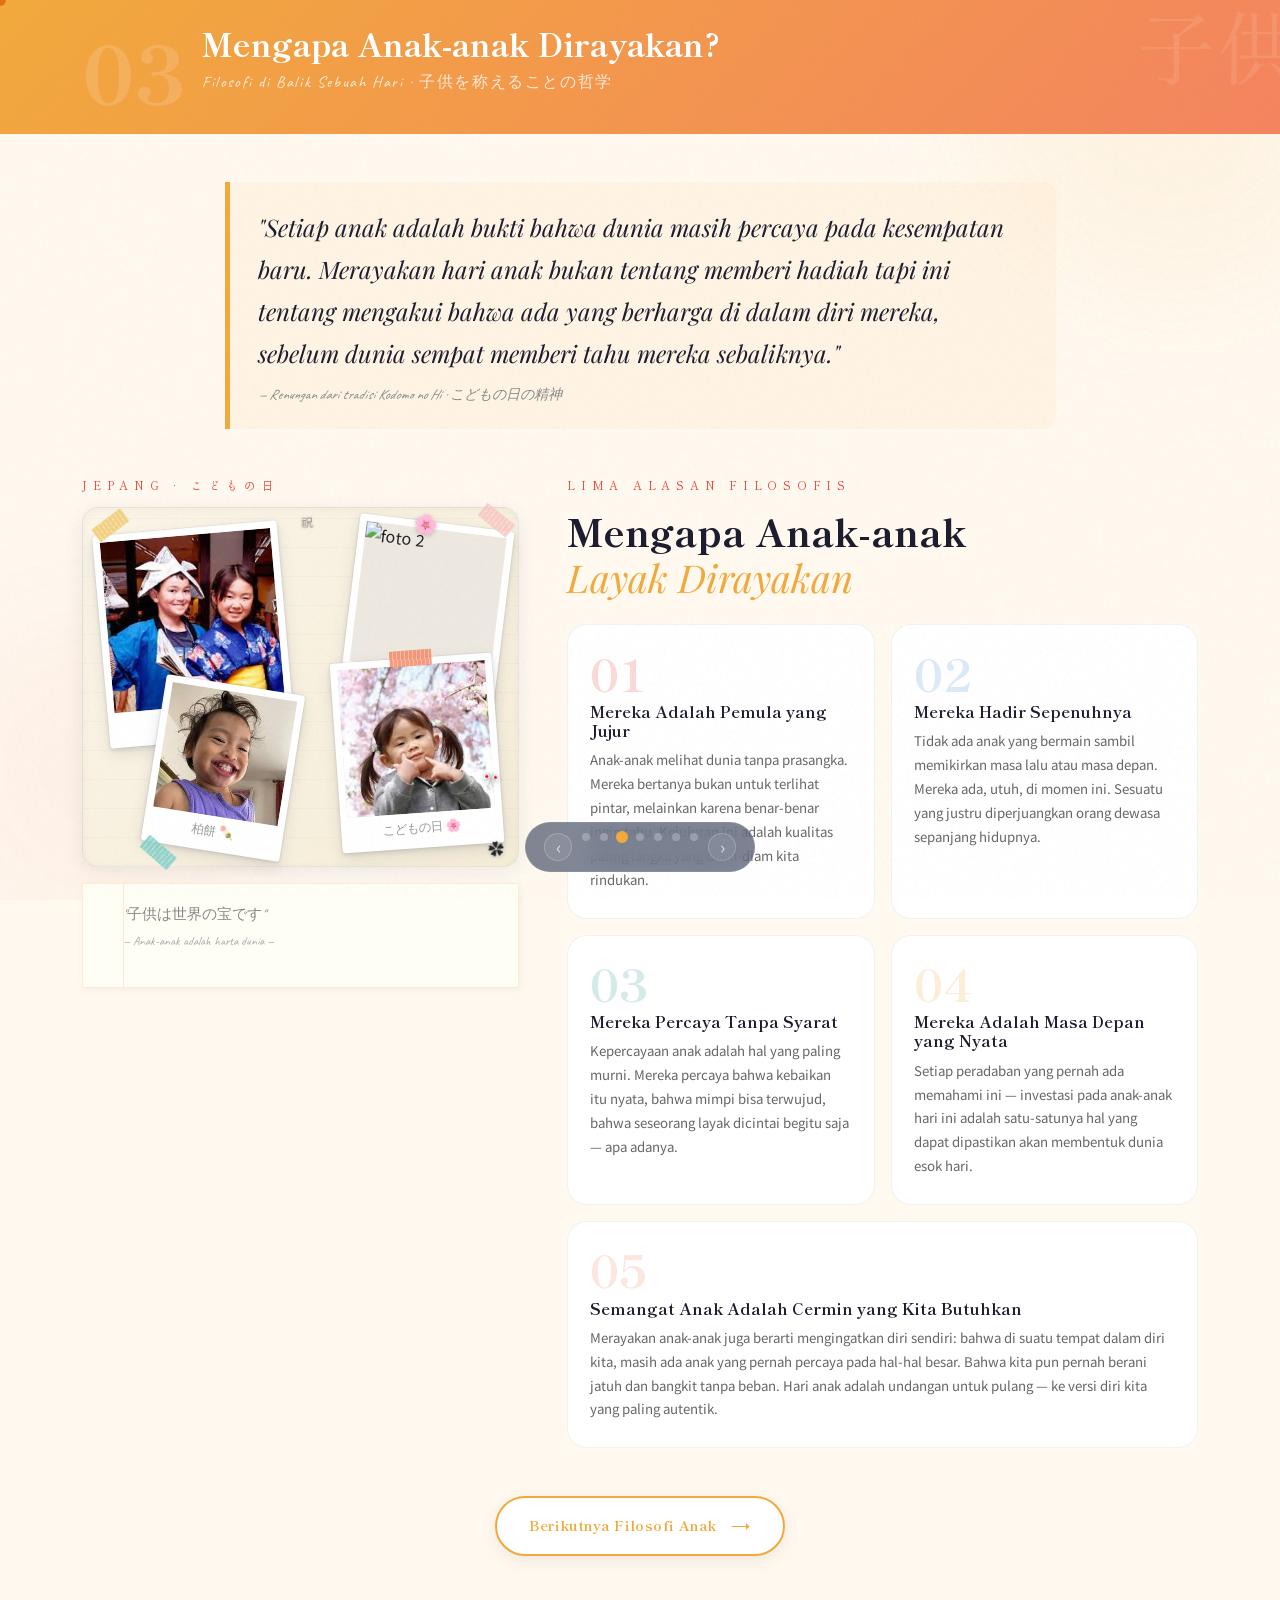
==== filosofi1.html @ bc665205 "initial commit Kodomo no hi scrapbook" ====
<!DOCTYPE html>
<html lang="id">
<head>
<meta charset="UTF-8">
<meta name="viewport" content="width=device-width, initial-scale=1.0">
<title>Filosofi Anak I · Scrapbook</title>
<link href="https://fonts.googleapis.com/css2?family=Shippori+Mincho:wght@400;600;800&family=Caveat:wght@400;500;700&family=Noto+Sans+KR:wght@300;400;700&family=Playfair+Display:ital,wght@0,400;0,700;1,400&display=swap" rel="stylesheet">
<link href="https://cdnjs.cloudflare.com/ajax/libs/bootstrap/5.3.0/css/bootstrap.min.css" rel="stylesheet">
<link rel="stylesheet" href="shared.css">
<style>
body { background: #FFF9F0; }

.organic-bg { position:fixed;inset:0;pointer-events:none;overflow:hidden; }
.blob { position:absolute;border-radius:61% 39% 46% 54%/43% 57% 43% 57%;filter:blur(60px);opacity:.5; }
.blob-1 { width:400px;height:400px;background:rgba(242,169,59,.12);top:-100px;right:-80px;animation:morphBlob 12s ease-in-out infinite; }
.blob-2 { width:350px;height:350px;background:rgba(232,68,58,.08);bottom:-50px;left:-80px;animation:morphBlob 15s ease-in-out infinite reverse; }
@keyframes morphBlob {
  0%,100% { border-radius:61% 39% 46% 54%/43% 57% 43% 57%; }
  50%      { border-radius:42% 58% 65% 35%/58% 42% 58% 42%; }
}

.page-ribbon { background:linear-gradient(135deg,var(--koi-gold) 0%,var(--koi-orange) 100%);color:white;padding:1.5rem 0;position:relative;overflow:hidden; }
.page-ribbon::after { content:'子供';font-family:'Shippori Mincho',serif;position:absolute;right:-1rem;top:-1rem;font-size:5rem;color:rgba(255,255,255,.1); }
.ribbon-num   { font-family:'Shippori Mincho',serif;font-size:5rem;font-weight:800;color:rgba(255,255,255,.15);line-height:1; }
.ribbon-title { font-family:'Shippori Mincho',serif;font-size:clamp(1.3rem,2.8vw,2rem);font-weight:800;color:white; }
.ribbon-sub   { font-family:'Caveat',cursive;font-size:1rem;color:rgba(255,255,255,.8);letter-spacing:.1em;margin-top:.3rem; }

.pull-quote { border-left:5px solid var(--koi-gold);padding:1.5rem 1.8rem;background:rgba(242,169,59,.06);border-radius:0 12px 12px 0; }
.pull-quote p { font-family:'Playfair Display',serif;font-style:italic;font-size:clamp(1.1rem,2.2vw,1.5rem);color:var(--ink);line-height:1.75;margin:0; }
.pull-quote cite { font-family:'Caveat',cursive;font-size:.88rem;color:#888;display:block;margin-top:.6rem; }

.reason-card { background:white;border-radius:20px;padding:1.6rem 1.4rem;border:1px solid rgba(26,39,68,.06);transition:all .3s;height:100%;position:relative;overflow:hidden; }
.reason-card::after { content:'';position:absolute;bottom:0;left:0;right:0;height:3px;background:var(--rc-color,var(--koi-gold));transform:scaleX(0);transform-origin:left;transition:transform .4s; }
.reason-card:hover::after { transform:scaleX(1); }
.reason-card:hover { transform:translateY(-5px);box-shadow:0 16px 40px rgba(26,39,68,.1); }
.rc-num { font-family:'Shippori Mincho',serif;font-size:2.8rem;font-weight:800;color:var(--rc-color,var(--koi-gold));opacity:.2;line-height:1;margin-bottom:.4rem; }
.reason-card h5 { font-family:'Shippori Mincho',serif;font-size:1rem;font-weight:700;color:var(--ink);margin:.2rem 0 .5rem; }
.reason-card p { font-size:.83rem;color:#666;line-height:1.8;margin:0; }

/* ═══════════════════════════════════════
   SCRAPBOOK POLAROID STACK
═══════════════════════════════════════ */

/* papan scrapbook — area tumpukan */
.scrapboard {
  position: relative;
  width: 100%;
  height: 360px;
  /* tekstur kertas linen tipis */
  background:
    repeating-linear-gradient(
      0deg,
      transparent,
      transparent 28px,
      rgba(26,39,68,.025) 28px,
      rgba(26,39,68,.025) 29px
    ),
    linear-gradient(135deg,#FBF5E8,#F5EDD8);
  border-radius: 16px;
  border: 1px solid rgba(26,39,68,.07);
  padding: 8px;
  box-shadow:
    inset 0 2px 8px rgba(26,39,68,.04),
    0 4px 20px rgba(26,39,68,.08);
}

/* satu kartu polaroid */
.pol {
  position: absolute;
  background: white;
  border-radius: 3px;
  /* shadow bertumpuk = kedalaman */
  box-shadow:
    0 2px 4px rgba(26,39,68,.12),
    0 6px 16px rgba(26,39,68,.1),
    0 0 0 1px rgba(26,39,68,.04);
  cursor: pointer;
  transition:
    transform .4s cubic-bezier(.34,1.56,.64,1),
    box-shadow .3s ease,
    z-index 0s .4s;
  user-select: none;
}
.pol:hover {
  box-shadow:
    0 8px 20px rgba(26,39,68,.18),
    0 20px 50px rgba(26,39,68,.15),
    0 0 0 1px rgba(26,39,68,.06);
  z-index: 99 !important;
  transition:
    transform .4s cubic-bezier(.34,1.56,.64,1),
    box-shadow .3s ease,
    z-index 0s;
}

/* foto area — square dengan 8px padding atas/samping, lebih banyak bawah untuk caption */
.pol-photo {
  width: 100%;
  aspect-ratio: 1 / 1;
  overflow: hidden;
  background: #EDE8E0;
  position: relative;
}
.pol-photo img {
  width: 100%; height: 100%;
  object-fit: cover;
  display: block;
  position: absolute; inset: 0;
}

/* padding polaroid: foto + caption strip */
.pol-inner {
  padding: 7px 7px 0 7px;
}
.pol-caption {
  padding: 6px 6px 10px;
  font-family: 'Caveat', cursive;
  font-size: .78rem; color: #999;
  text-align: center;
  white-space: nowrap; overflow: hidden; text-overflow: ellipsis;
}

/* ── washi tape ── */
.tape {
  position: absolute;
  height: 16px; border-radius: 1px;
  pointer-events: none; z-index: 20;
  opacity: .8;
}
/* tekstur tape: garis-garis transparan */
.tape::after {
  content: '';
  position: absolute; inset: 0;
  background: repeating-linear-gradient(
    90deg,
    transparent 0px,
    transparent 3px,
    rgba(255,255,255,.35) 3px,
    rgba(255,255,255,.35) 4px
  );
}
.t-gold  { background: #F2C96B; }
.t-red   { background: #F4845F; }
.t-teal  { background: #7ECEC6; }
.t-pink  { background: #F7C5C0; }
.t-blue  { background: #A8C8F0; }

/* tape positions */
.t-top   { width:42px; left:50%; transform:translateX(-50%); top:-8px; }
.t-tl    { width:36px; left:4px; top:-8px; transform:rotate(-32deg); transform-origin:left center; }
.t-tr    { width:36px; right:4px; top:-8px; transform:rotate(32deg); transform-origin:right center; }
.t-bl    { width:36px; left:4px; bottom:-8px; transform:rotate(32deg); transform-origin:left center; }

/* ── dekorasi stiker ── */
.stkr {
  position: absolute;
  pointer-events: none;
  z-index: 25;
  line-height: 1;
  filter: drop-shadow(0 1px 2px rgba(0,0,0,.2));
}

/* ── posisi & rotasi 4 polaroid (sama dengan filosofi2) ── */

/* Pol A — besar, kiri-tengah, miring kiri */
.pol-a {
  width: 185px;
  top: 20px;
  left: 18px;
  transform: rotate(-5deg);
  z-index: 2;
}
.pol-a:hover { transform: rotate(-5deg) scale(1.05) translateY(-8px); }

/* Pol B — kanan atas, miring kanan */
.pol-b {
  width: 155px;
  top: 14px;
  right: 14px;
  transform: rotate(7deg);
  z-index: 1;
}
.pol-b:hover { transform: rotate(7deg) scale(1.06) translateY(-6px); }

/* Pol C — bawah kanan, sedikit miring kiri */
.pol-c {
  width: 162px;
  bottom: 18px;
  right: 20px;
  transform: rotate(-4deg);
  z-index: 3;
}
.pol-c:hover { transform: rotate(-4deg) scale(1.06) translateY(-6px); }

/* Pol D — bawah kiri, sangat miring kanan */
.pol-d {
  width: 140px;
  bottom: 14px;
  left: 70px;
  transform: rotate(9deg);
  z-index: 4;
}
.pol-d:hover { transform: rotate(9deg) scale(1.06) translateY(-6px); }
</style>
</head>
<body>
<div class="organic-bg"><div class="blob blob-1"></div><div class="blob blob-2"></div></div>
<div class="cursor" id="cursor"></div>
<div class="cursor-trail" id="cursorTrail"></div>
<div class="reading-progress" id="readingProgress"></div>
<div id="petalsContainer"></div>

<nav class="page-nav">
  <a href="index.html"></a>
  <a href="koinobori.html"></a>
  <a href="filosofi1.html" class="active"></a>
  <a href="filosofi2.html"></a>
  <a href="eorini.html"></a>
  <a href="festival.html"></a>
  <a href="penutup.html"></a>
</nav>

<div class="page-ribbon">
  <div class="container">
    <div class="d-flex align-items-end gap-3" style="position:relative;z-index:1;">
      <span class="ribbon-num">03</span>
      <div>
        <h2 class="ribbon-title">Mengapa Anak-anak Dirayakan?</h2>
        <p class="ribbon-sub">Filosofi di Balik Sebuah Hari · 子供を称えることの哲学</p>
      </div>
    </div>
  </div>
</div>

<div class="container py-5">

  <!-- pull quote -->
  <div class="row justify-content-center mb-5 reveal">
    <div class="col-lg-9">
      <div class="pull-quote">
        <p>"Setiap anak adalah bukti bahwa dunia masih percaya pada kesempatan baru. Merayakan hari anak bukan tentang memberi hadiah tapi ini tentang mengakui bahwa ada yang berharga di dalam diri mereka, sebelum dunia sempat memberi tahu mereka sebaliknya."</p>
        <cite>— Renungan dari tradisi Kodomo no Hi · こどもの日の精神</cite>
      </div>
    </div>
  </div>

  <div class="row g-5 align-items-start">

    <!-- ══ KIRI: scrapbook ══ -->
    <div class="col-lg-5 reveal-left">

      <span class="section-label">Jepang · こどもの日</span>
      

      <!-- PAPAN SCRAPBOOK -->
      <div class="scrapboard">

        <!-- ── Polaroid A (belakang kiri) ── -->
        <div class="pol pol-a">
          <div class="tape t-gold t-tl"></div>
          <div class="pol-inner">
            <div class="pol-photo">
              <!-- Ganti foto1.jpg dengan nama file fotomu -->
              <img src="foto/janak1.jpg" alt="foto 1">
            </div>
          </div>
          <div class="pol-caption">koinobori 🎏</div>
        </div>

        <!-- ── Polaroid B (belakang kanan) ── -->
        <div class="pol pol-b">
          <div class="tape t-pink t-tr"></div>
          <div class="pol-inner">
            <div class="pol-photo">
              <!-- Ganti foto2.jpg dengan nama file fotomu -->
              <img src="foto/janak2.jpg" alt="foto 2">
            </div>
          </div>
          <div class="pol-caption">お祭り ⛩️</div>
        </div>

        <!-- ── Polaroid C (tengah / utama) ── -->
        <div class="pol pol-c">
          <div class="tape t-red t-top"></div>
          <div class="pol-inner">
            <div class="pol-photo">
              <!-- Ganti foto3.jpg dengan nama file fotomu -->
              <img src="foto/janak3.jpg" alt="foto 3">
            </div>
          </div>
          <div class="pol-caption">こどもの日 🌸</div>
        </div>

        <!-- ── Polaroid D (depan kiri bawah) ── -->
        <div class="pol pol-d">
          <div class="tape t-teal t-bl"></div>
          <div class="pol-inner">
            <div class="pol-photo">
              <!-- Ganti foto4.jpg dengan nama file fotomu -->
              <img src="foto/ritsuki.jpg" alt="foto 4">
            </div>
          </div>
          <div class="pol-caption">柏餅 🍡</div>
        </div>

        <!-- stiker dekorasi -->
        <span class="stkr" style="top:6px;right:80px;font-size:1.2rem;transform:rotate(12deg);">🌸</span>
        <span class="stkr" style="bottom:10px;right:14px;font-size:1rem;transform:rotate(-10deg);">✿</span>
        <span class="stkr" style="bottom:80px;right:18px;font-size:.9rem;transform:rotate(5deg);">🎌</span>
        <span class="stkr" style="top:8px;left:50%;font-size:.75rem;transform:rotate(-5deg);opacity:.5;">祝</span>

      </div><!-- /scrapboard -->

      <div class="note-paper mt-3" style="padding:1.1rem;">
        <p class="handwritten" style="font-size:.95rem;color:#888;line-height:1.7;padding-left:1.4rem;">
          "子供は世界の宝です"<br>
          <span style="font-size:.78rem;color:#aaa;">— Anak-anak adalah harta dunia —</span>
        </p>
      </div>
    </div>

    <!-- ══ KANAN: kartu alasan ══ -->
    <div class="col-lg-7 reveal-right">
      <span class="section-label">Lima Alasan Filosofis</span>
      <h2 class="big-heading mb-4" style="font-size:clamp(1.5rem,3vw,2.5rem);">
        Mengapa Anak-anak<br>
        <em class="serif-italic" style="color:var(--koi-gold);font-weight:400;">Layak Dirayakan</em>
      </h2>
      <div class="row g-3">
        <div class="col-md-6">
          <div class="reason-card" style="--rc-color:var(--koi-red);">
            <div class="rc-num">01</div>
            <h5>Mereka Adalah Pemula yang Jujur</h5>
            <p>Anak-anak melihat dunia tanpa prasangka. Mereka bertanya bukan untuk terlihat pintar, melainkan karena benar-benar ingin tahu. Kejujuran ini adalah kualitas paling langka yang diam-diam kita rindukan.</p>
          </div>
        </div>
        <div class="col-md-6">
          <div class="reason-card" style="--rc-color:#4A90D9;">
            <div class="rc-num">02</div>
            <h5>Mereka Hadir Sepenuhnya</h5>
            <p>Tidak ada anak yang bermain sambil memikirkan masa lalu atau masa depan. Mereka ada, utuh, di momen ini. Sesuatu yang justru diperjuangkan orang dewasa sepanjang hidupnya.</p>
          </div>
        </div>
        <div class="col-md-6">
          <div class="reason-card" style="--rc-color:var(--koi-teal);">
            <div class="rc-num">03</div>
            <h5>Mereka Percaya Tanpa Syarat</h5>
            <p>Kepercayaan anak adalah hal yang paling murni. Mereka percaya bahwa kebaikan itu nyata, bahwa mimpi bisa terwujud, bahwa seseorang layak dicintai begitu saja — apa adanya.</p>
          </div>
        </div>
        <div class="col-md-6">
          <div class="reason-card" style="--rc-color:var(--koi-gold);">
            <div class="rc-num">04</div>
            <h5>Mereka Adalah Masa Depan yang Nyata</h5>
            <p>Setiap peradaban yang pernah ada memahami ini — investasi pada anak-anak hari ini adalah satu-satunya hal yang dapat dipastikan akan membentuk dunia esok hari.</p>
          </div>
        </div>
        <div class="col-12">
          <div class="reason-card" style="--rc-color:var(--koi-orange);">
            <div class="rc-num">05</div>
            <h5>Semangat Anak Adalah Cermin yang Kita Butuhkan</h5>
            <p>Merayakan anak-anak juga berarti mengingatkan diri sendiri: bahwa di suatu tempat dalam diri kita, masih ada anak yang pernah percaya pada hal-hal besar. Bahwa kita pun pernah berani jatuh dan bangkit tanpa beban. Hari anak adalah undangan untuk pulang — ke versi diri kita yang paling autentik.</p>
          </div>
        </div>
      </div>
    </div>

  </div><!-- /row -->

  <div class="text-center mt-5 reveal">
    <a href="filosofi2.html" class="next-btn" style="--next-color:var(--koi-gold)"><span>Berikutnya Filosofi Anak</span><span class="next-arrow">→</span></a>
  </div>
</div>

<script src="https://cdnjs.cloudflare.com/ajax/libs/bootstrap/5.3.0/js/bootstrap.bundle.min.js"></script>
<script src="shared.js"></script>
<script>
cursor.style.background = 'var(--koi-gold)';
cursorTrail.style.borderColor = 'var(--koi-gold)';


</script>
</body>
</html>
---- shared.css ----
/* ============================================================
   SCRAPBOOK KODOMO NO HI — SHARED STYLES
   ============================================================ */

@import url('https://fonts.googleapis.com/css2?family=Shippori+Mincho:wght@400;600;800&family=Caveat:wght@400;500;700&family=Noto+Sans+KR:wght@300;400;700&family=Playfair+Display:ital,wght@0,400;0,700;1,400&display=swap');

:root {
  --koi-red:    #E8443A;
  --koi-orange: #F4845F;
  --koi-gold:   #F2A93B;
  --koi-cream:  #FFF8EE;
  --koi-teal:   #2A9D8F;
  --koi-navy:   #1A2744;
  --koi-pink:   #F7C5C0;
  --koi-sage:   #A8C5A0;
  --ink:        #1C1C2E;
  --washi:      #FAF3E0;
}

*, *::before, *::after { margin:0; padding:0; box-sizing:border-box; }
html { scroll-behavior:smooth; }

body {
  background: var(--koi-cream);
  font-family: 'Noto Sans KR', sans-serif;
  overflow-x: hidden;
  cursor: none;
  min-height: 100vh;
  /* Ruang bawah supaya konten tidak ketutup nav bar */
  padding-bottom: 90px;
}

/* NOISE */
body::before {
  content:'';
  position:fixed; inset:0;
  background-image: url("data:image/svg+xml,%3Csvg viewBox='0 0 256 256' xmlns='http://www.w3.org/2000/svg'%3E%3Cfilter id='n'%3E%3CfeTurbulence type='fractalNoise' baseFrequency='0.9' numOctaves='4' stitchTiles='stitch'/%3E%3C/filter%3E%3Crect width='100%25' height='100%25' filter='url(%23n)' opacity='0.04'/%3E%3C/svg%3E");
  pointer-events:none; z-index:9990; opacity:0.5;
}

/* CURSOR */
.cursor {
  width:12px; height:12px;
  background: var(--koi-red);
  border-radius:50%;
  position:fixed; pointer-events:none;
  z-index:9999;
  transform:translate(-50%,-50%);
  transition: background 0.3s;
  mix-blend-mode: multiply;
}
.cursor-trail {
  width:30px; height:30px;
  border:1.5px solid var(--koi-orange);
  border-radius:50%;
  position:fixed; pointer-events:none;
  z-index:9998;
  transform:translate(-50%,-50%);
  transition: all 0.15s ease;
  opacity:0.5;
}

/* READING PROGRESS */
.reading-progress {
  position:fixed; top:0; left:0;
  height:3px;
  background: linear-gradient(to right, var(--koi-red), var(--koi-gold));
  z-index:9997;
  width:0;
  transition: width 0.1s;
}

/* PAGE NAVIGATION (bottom bar) */
.page-nav {
  position:fixed;
  bottom:28px; left:50%;
  transform:translateX(-50%);
  z-index:1000;
  display:flex;
  gap:10px;
  background:rgba(26,39,68,0.55);
  backdrop-filter:blur(12px);
  border:1px solid rgba(255,255,255,0.08);
  border-radius:50px;
  padding:10px 18px;
}
.page-nav a {
  width:8px; height:8px;
  border-radius:50%;
  background:rgba(255,255,255,0.25);
  text-decoration:none;
  transition:all 0.3s;
  display:block;
}
.page-nav a.active,
.page-nav a:hover {
  background:var(--koi-gold);
  transform:scale(1.5);
}

/* Petals container */
#petalsContainer { position:fixed; inset:0; pointer-events:none; z-index:100; overflow:hidden; }
.petal {
  position:absolute;
  pointer-events:none;
  animation: fallPetal linear forwards;
  opacity:0;
}
@keyframes fallPetal {
  0%  { transform:translateY(-30px) rotate(0deg); opacity:0.8; }
  100%{ transform:translateY(105vh) rotate(400deg); opacity:0; }
}

/* REVEAL ANIMATION */
.reveal {
  opacity:0;
  transform:translateY(30px);
  transition:all 0.7s ease;
}
.reveal.visible { opacity:1; transform:translateY(0); }

.reveal-left {
  opacity:0;
  transform:translateX(-30px);
  transition:all 0.7s ease;
}
.reveal-left.visible { opacity:1; transform:translateX(0); }

.reveal-right {
  opacity:0;
  transform:translateX(30px);
  transition:all 0.7s ease;
}
.reveal-right.visible { opacity:1; transform:translateX(0); }

/* SHARED TEXT STYLES */
.section-label {
  font-family:'Shippori Mincho', serif;
  font-size:0.72rem;
  letter-spacing:0.5em;
  text-transform:uppercase;
  color:var(--koi-red);
  margin-bottom:0.8rem;
  display:block;
}
.big-heading {
  font-family:'Shippori Mincho', serif;
  font-weight:800;
  color:var(--ink);
  font-size:clamp(2rem,5vw,3.5rem);
  line-height:1.2;
}
.handwritten { font-family:'Caveat', cursive; }
.serif-italic { font-family:'Playfair Display', serif; font-style:italic; }

/* SHARED CARD */
.info-card {
  background:white;
  border-radius:2px;
  padding:1.5rem;
  position:relative;
  box-shadow:4px 4px 0 rgba(26,39,68,.08), 8px 8px 0 rgba(26,39,68,.04);
  transition:transform .3s, box-shadow .3s;
  overflow:hidden;
}
.info-card::before {
  content:'';
  position:absolute; top:0; left:0;
  width:4px; height:100%;
  background:var(--koi-red);
}
.info-card:hover {
  transform:translate(-3px,-3px);
  box-shadow:7px 7px 0 rgba(26,39,68,.1),14px 14px 0 rgba(26,39,68,.05);
}

/* STAMP */
.stamp {
  display:inline-block;
  border:2.5px solid var(--koi-red);
  padding:.3rem .8rem;
  font-family:'Shippori Mincho', serif;
  font-size:.72rem;
  letter-spacing:.2em;
  color:var(--koi-red);
  transform:rotate(-3deg);
  opacity:.55;
}

/* NOTE PAPER */
.note-paper {
  background:#FFFEF5;
  border:1px solid rgba(242,169,59,.2);
  border-radius:2px;
  padding:2rem;
  position:relative;
  box-shadow:2px 2px 10px rgba(0,0,0,.05);
}
.note-paper::before {
  content:'';
  position:absolute; left:40px; top:0; bottom:0;
  width:1px; background:rgba(232,68,58,.12);
}

/* POLAROID */
.polaroid {
  background:white;
  padding:1rem 1rem 2.5rem;
  box-shadow:0 4px 15px rgba(0,0,0,.1);
  transform:rotate(var(--rot,-2deg));
  transition:transform .3s;
}
.polaroid:hover { transform:rotate(0deg) scale(1.03); }
.polaroid-img {
  width:100%; aspect-ratio:1;
  display:flex; align-items:center; justify-content:center;
  font-size:3rem; border-radius:2px;
  overflow:hidden;
}
.polaroid-caption {
  font-family:'Caveat', cursive;
  font-size:.92rem; text-align:center;
  color:#666; margin-top:.4rem;
}

/* IMAGE PLACEHOLDER */
.img-placeholder {
  background: linear-gradient(135deg, rgba(242,169,59,.12) 0%, rgba(232,68,58,.08) 100%);
  border: 2px dashed rgba(232,68,58,.3);
  border-radius:12px;
  display:flex;
  flex-direction:column;
  align-items:center;
  justify-content:center;
  gap:.5rem;
  padding:1.5rem;
  transition:all .3s;
  cursor:pointer;
  position:relative;
  overflow:hidden;
}
.img-placeholder:hover {
  border-color:var(--koi-red);
  background: linear-gradient(135deg, rgba(242,169,59,.18) 0%, rgba(232,68,58,.12) 100%);
}
.img-placeholder .ph-icon { font-size:2rem; opacity:.5; }
.img-placeholder .ph-label {
  font-family:'Caveat', cursive;
  font-size:.85rem; color:var(--koi-red);
  opacity:.7; text-align:center;
}
.img-placeholder input[type=file] {
  position:absolute; inset:0; opacity:0; cursor:pointer; width:100%;
}
.img-placeholder img.preview {
  position:absolute; inset:0;
  width:100%; height:100%;
  object-fit:cover; border-radius:10px;
}

/* TIMELINE */
.timeline-wrap {
  position:relative;
  padding-left:2rem;
}
.timeline-wrap::before {
  content:'';
  position:absolute; left:0; top:0; bottom:0;
  width:2px;
  background: linear-gradient(to bottom, var(--koi-red), var(--koi-gold), var(--koi-teal));
}
.timeline-item {
  position:relative;
  padding-bottom:2rem;
  opacity:0; transform:translateX(-20px);
  transition:all .5s;
}
.timeline-item.visible { opacity:1; transform:translateX(0); }
.timeline-dot {
  position:absolute; left:-2.45rem; top:.3rem;
  width:14px; height:14px;
  border-radius:50%; background:var(--koi-red);
  border:3px solid var(--washi);
}
.timeline-year {
  font-family:'Shippori Mincho', serif;
  font-weight:800; font-size:1rem;
  color:var(--koi-red);
}
.timeline-text {
  font-size:.85rem; color:#666;
  line-height:1.7; margin-top:.2rem;
}

/* QUOTE CARD */
.quote-card {
  background: linear-gradient(135deg, var(--koi-navy) 0%, #2D4A7A 100%);
  border-radius:20px; padding:2.5rem;
  position:relative; overflow:hidden;
}
.quote-card::before {
  content:'"';
  position:absolute; top:-1rem; left:1.5rem;
  font-family:'Playfair Display', serif;
  font-size:9rem; color:rgba(255,255,255,.05);
  line-height:1;
}
.quote-text {
  font-family:'Playfair Display', serif;
  font-style:italic;
  font-size:clamp(1rem,2.2vw,1.35rem);
  color:white; line-height:1.8;
  position:relative; z-index:1;
}
.quote-src {
  font-family:'Caveat', cursive;
  color:var(--koi-gold); font-size:.9rem;
  margin-top:1rem; position:relative; z-index:1;
}

/* SYMBOL ITEM */
.symbol-item {
  text-align:center; padding:1.4rem 1rem;
  border-radius:16px; background:white;
  transition:all .3s; cursor:default;
  border:1px solid rgba(26,39,68,.06);
}
.symbol-item:hover { transform:translateY(-4px); box-shadow:0 12px 30px rgba(26,39,68,.1); }
.symbol-item .sym-emoji { font-size:2rem; display:block; margin-bottom:.4rem; }
.symbol-item h6 {
  font-family:'Shippori Mincho', serif;
  font-size:.82rem; font-weight:600;
  color:var(--ink); margin:0;
}
.symbol-item p {
  font-size:.72rem; color:#888;
  margin:.2rem 0 0; line-height:1.4;
}

/* ACCORDION */
.accordion-custom .accordion-button {
  font-family:'Shippori Mincho', serif;
  font-weight:600; font-size:.95rem;
  color:var(--ink); background:white;
  border:none; box-shadow:none;
}
.accordion-custom .accordion-button:not(.collapsed) { color:var(--koi-red); background:white; }
.accordion-custom .accordion-button::after {
  background-image:url("data:image/svg+xml,%3csvg xmlns='http://www.w3.org/2000/svg' viewBox='0 0 16 16' fill='%23E8443A'%3e%3cpath fill-rule='evenodd' d='M1.646 4.646a.5.5 0 0 1 .708 0L8 10.293l5.646-5.647a.5.5 0 0 1 .708.708l-6 6a.5.5 0 0 1-.708 0l-6-6a.5.5 0 0 1 0-.708z'/%3e%3c/svg%3e");
}
.accordion-custom .accordion-item {
  border:1px solid rgba(26,39,68,.08);
  border-radius:12px !important;
  margin-bottom:.65rem; overflow:hidden;
}

/* QUIZ */
.quiz-option {
  background:white; border:2px solid rgba(26,39,68,.08);
  border-radius:12px; padding:.7rem 1.1rem;
  cursor:pointer; transition:all .2s;
  font-size:.88rem; color:var(--ink);
  text-align:left; width:100%; margin-bottom:.45rem;
}
.quiz-option:hover { border-color:var(--koi-red); background:rgba(232,68,58,.02); }
.quiz-option.correct { border-color:var(--koi-teal); background:rgba(42,157,143,.08); color:var(--koi-teal); }
.quiz-option.wrong { border-color:var(--koi-red); background:rgba(232,68,58,.08); color:var(--koi-red); }
.quiz-result { font-family:'Caveat',cursive; font-size:1.05rem; margin-top:.4rem; min-height:1.4rem; }

/* KOINOBORI FISH CSS */
.koinobori-fish {
  width:70px; height:28px;
  border-radius:50% 0 0 50%;
  position:relative;
  animation:sway 3s ease-in-out infinite;
  transform-origin:left center;
}
.koinobori-fish::after {
  content:'';
  position:absolute; right:-11px; top:50%;
  transform:translateY(-50%);
  border-left:12px solid transparent;
  border-top:7px solid transparent;
  border-bottom:7px solid transparent;
}
.koinobori-fish.kf-black { background:#2C2C2C; }
.koinobori-fish.kf-black::after { border-left-color:#2C2C2C; }
.koinobori-fish.kf-red { background:var(--koi-red); }
.koinobori-fish.kf-red::after { border-left-color:var(--koi-red); }
.koinobori-fish.kf-blue { background:#4A90D9; }
.koinobori-fish.kf-blue::after { border-left-color:#4A90D9; }
.koinobori-fish.kf-gold { background:var(--koi-gold); }
.koinobori-fish.kf-gold::after { border-left-color:var(--koi-gold); }
@keyframes sway {
  0%,100% { transform:rotateY(0deg) rotate(-5deg); }
  50%      { transform:rotateY(20deg) rotate(5deg); }
}

/* STARS */
.star {
  position:absolute; background:white;
  border-radius:50%;
  animation:twinkle 3s ease-in-out infinite;
}
@keyframes twinkle { 0%,100%{opacity:.15;} 50%{opacity:.85;} }

/* LANTERN FLOAT */
.lantern {
  position:absolute; font-size:2.5rem;
  animation:floatLantern ease-in-out infinite;
  opacity:.25; pointer-events:none;
}
@keyframes floatLantern {
  0%,100% { transform:translateY(0) rotate(-5deg); }
  50%      { transform:translateY(-28px) rotate(5deg); }
}

/* FIREFLY */
.firefly {
  position:absolute; border-radius:50%;
  background:var(--koi-gold);
  box-shadow:0 0 6px var(--koi-gold);
  animation:fireflyFloat ease-in-out infinite;
}
@keyframes fireflyFloat {
  0%   { transform:translate(0,0); opacity:0; }
  10%  { opacity:1; }
  90%  { opacity:1; }
  100% { transform:translate(var(--tx),var(--ty)); opacity:0; }
}

/* CLOUD */
.cloud {
  position:absolute; background:white;
  border-radius:50px; opacity:.65;
  animation:floatCloud linear infinite;
  pointer-events:none;
}
.cloud::before,.cloud::after { content:''; position:absolute; background:white; border-radius:50%; }
@keyframes floatCloud {
  from { transform:translateX(calc(-100% - 200px)); }
  to   { transform:translateX(calc(100vw + 200px)); }
}

/* KANI SWIM */
@keyframes swimAcross {
  from { left:-12%; }
  to   { left:112%; }
}

/* FADE UP */
@keyframes fadeUp {
  from { opacity:0; transform:translateY(25px); }
  to   { opacity:1; transform:translateY(0); }
}

/* SCROLL ARROW */
@keyframes pulse {
  0%,100%{opacity:.25;} 50%{opacity:.9;}
}

/* Responsive */
@media(max-width:768px){
  .page-nav { bottom:16px; padding:8px 14px; }
}

/* ══════════════════════════════════════════════════════
   NAV ARROWS (tombol ‹ › di kiri kanan titik navigasi)
   ══════════════════════════════════════════════════════ */
.nav-arrow {
  width: 28px; height: 28px;
  border-radius: 50%;
  border: 1.5px solid rgba(255,255,255,0.2);
  background: rgba(255,255,255,0.08);
  color: rgba(255,255,255,0.7);
  font-size: 1.1rem; line-height: 1;
  cursor: pointer;
  display: flex; align-items: center; justify-content: center;
  transition: all 0.2s;
  padding: 0;
  flex-shrink: 0;
}
.nav-arrow:hover {
  background: var(--koi-gold);
  border-color: var(--koi-gold);
  color: white;
  transform: scale(1.15);
}
.nav-arrow.nav-arrow-disabled {
  opacity: 0.2;
  pointer-events: none;
}

/* ══════════════════════════════════════════════════════
   NEXT PAGE BUTTON — jelas, per halaman
   ══════════════════════════════════════════════════════ */
.next-btn {
  display: inline-flex;
  align-items: center;
  gap: 0.9rem;
  padding: 0.85rem 2rem;
  border-radius: 100px;
  background: white;
  border: 2px solid var(--next-color, var(--koi-red));
  color: var(--next-color, var(--koi-red));
  font-family: 'Shippori Mincho', serif;
  font-size: 0.88rem;
  font-weight: 700;
  letter-spacing: 0.04em;
  text-decoration: none;
  transition: all 0.3s;
  position: relative;
  overflow: hidden;
  box-shadow: 0 4px 18px rgba(0,0,0,0.08);
}
.next-btn::before {
  content: '';
  position: absolute; inset: 0;
  background: var(--next-color, var(--koi-red));
  opacity: 0;
  transition: opacity 0.3s;
}
.next-btn:hover {
  color: white;
  transform: translateY(-2px);
  box-shadow: 0 8px 28px rgba(0,0,0,0.14);
}
.next-btn:hover::before { opacity: 1; }
.next-btn span, .next-btn .next-arrow {
  position: relative; z-index: 1;
}
.next-arrow {
  font-size: 1.2rem;
  transition: transform 0.3s;
  display: inline-block;
}
.next-btn:hover .next-arrow { transform: translateX(5px); }

/* dark bg variant (untuk penutup) */
.next-btn.dark {
  background: rgba(255,255,255,0.06);
  border-color: rgba(255,255,255,0.25);
  color: rgba(255,255,255,0.7);
}
.next-btn.dark::before { background: rgba(255,255,255,0.12); }
.next-btn.dark:hover { color: white; }
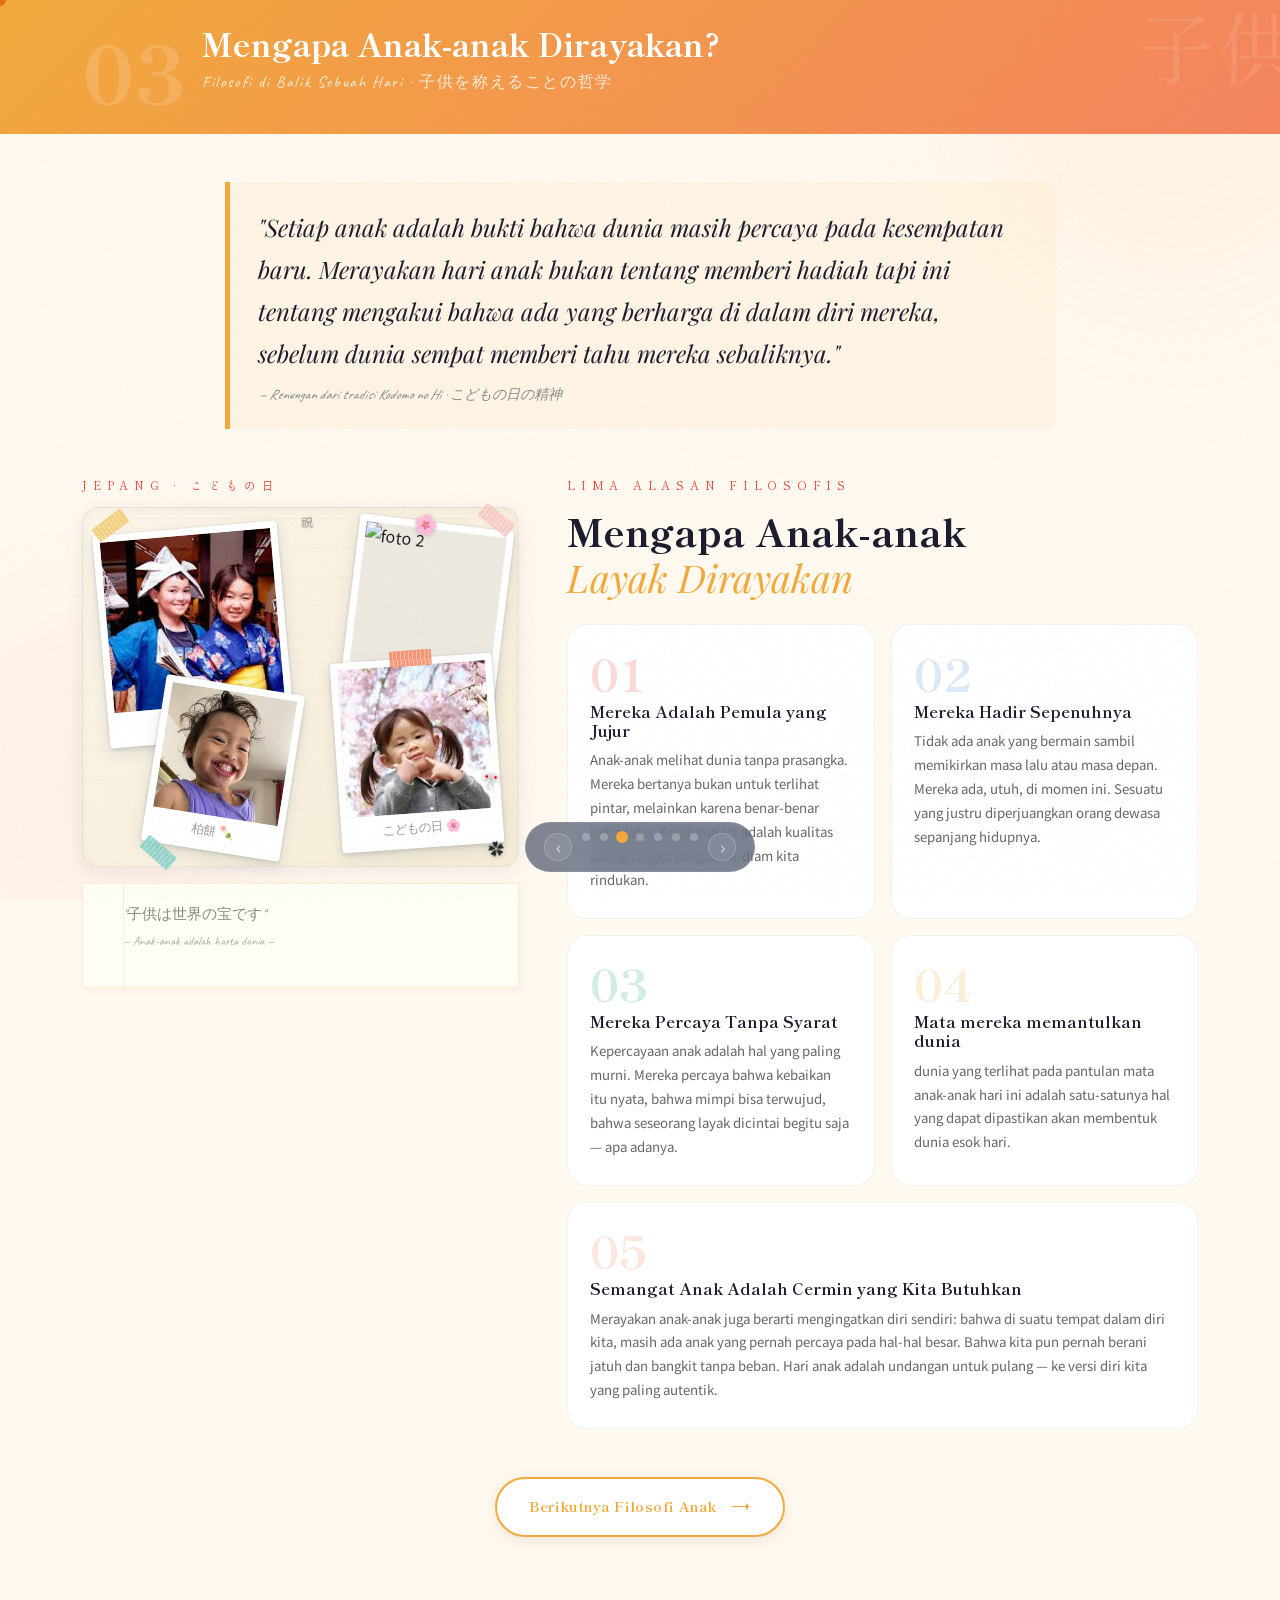
==== commit 0d50416d: "revisi filosofi" ====
--- a/filosofi1.html
+++ b/filosofi1.html
@@ -351,8 +351,8 @@
         <div class="col-md-6">
           <div class="reason-card" style="--rc-color:var(--koi-gold);">
             <div class="rc-num">04</div>
-            <h5>Mereka Adalah Masa Depan yang Nyata</h5>
-            <p>Setiap peradaban yang pernah ada memahami ini — investasi pada anak-anak hari ini adalah satu-satunya hal yang dapat dipastikan akan membentuk dunia esok hari.</p>
+            <h5>Mata mereka memantulkan dunia</h5>
+            <p>dunia yang terlihat pada pantulan mata anak-anak hari ini adalah satu-satunya hal yang dapat dipastikan akan membentuk dunia esok hari.</p>
           </div>
         </div>
         <div class="col-12">
